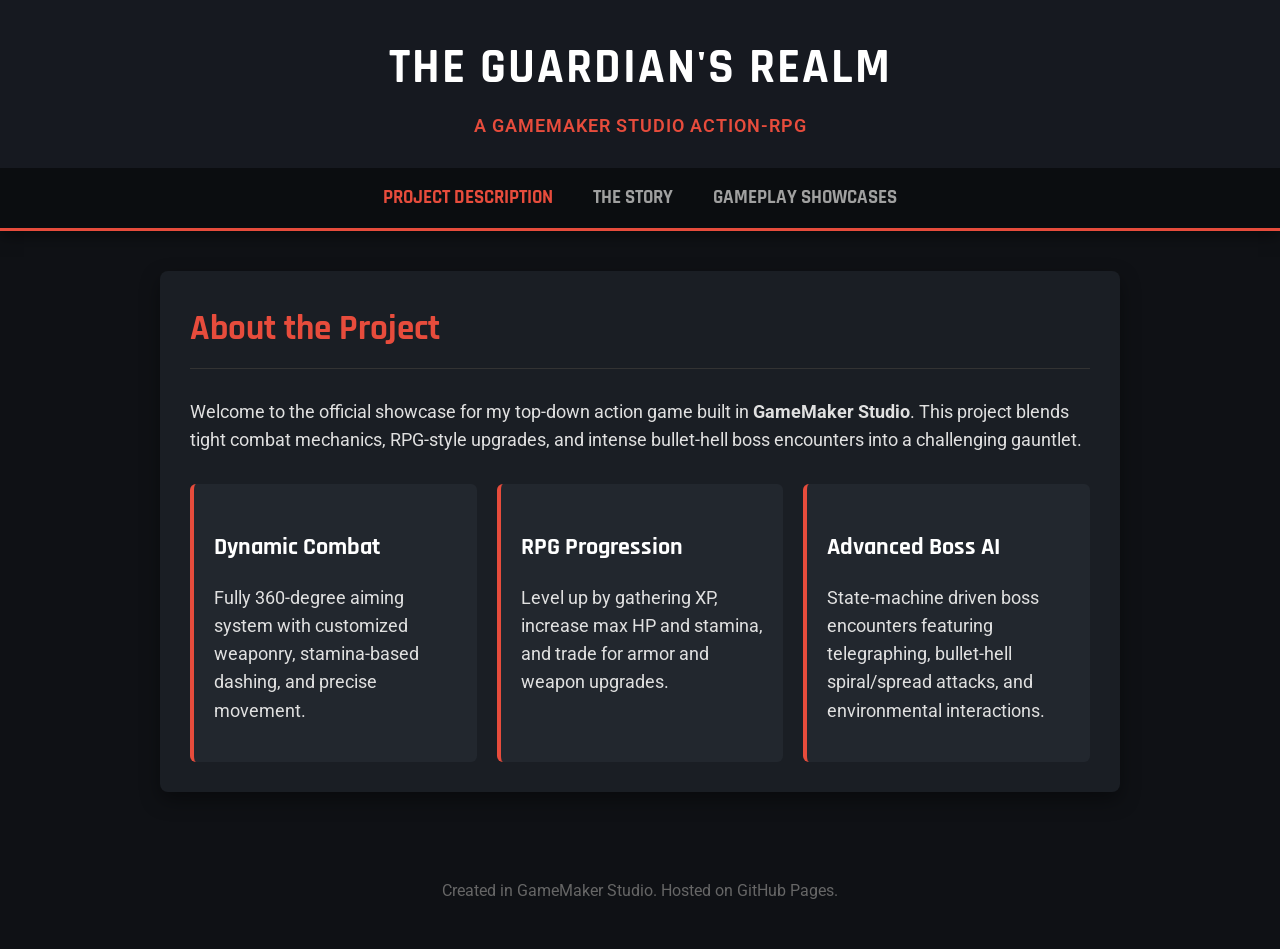
==== index.html @ 3abfe622 "Add files via upload" ====
<!DOCTYPE html>
<html lang="en">
<head>
    <meta charset="UTF-8">
    <meta name="viewport" content="width=device-width, initial-scale=1.0">
    <title>The Guardian's Realm | Project Showcase</title>
    <link rel="stylesheet" href="style.css">
</head>
<body>
    <header>
        <div class="header-content">
            <h1>THE GUARDIAN'S REALM</h1>
            <p class="subtitle">A GameMaker Studio Action-RPG</p>
        </div>
        <nav>
            <a href="index.html" class="active">Project Description</a>
            <a href="story.html">The Story</a>
            <a href="gameplay.html">Gameplay Showcases</a>
        </nav>
    </header>

    <div class="container">
        <h2>About the Project</h2>
        <p>Welcome to the official showcase for my top-down action game built in <strong>GameMaker Studio</strong>. This project blends tight combat mechanics, RPG-style upgrades, and intense bullet-hell boss encounters into a challenging gauntlet.</p>
        
        <div class="features-grid">
            <div class="feature-card">
                <h3>Dynamic Combat</h3>
                <p>Fully 360-degree aiming system with customized weaponry, stamina-based dashing, and precise movement.</p>
            </div>
            <div class="feature-card">
                <h3>RPG Progression</h3>
                <p>Level up by gathering XP, increase max HP and stamina, and trade for armor and weapon upgrades.</p>
            </div>
            <div class="feature-card">
                <h3>Advanced Boss AI</h3>
                <p>State-machine driven boss encounters featuring telegraphing, bullet-hell spiral/spread attacks, and environmental interactions.</p>
            </div>
        </div>
    </div>

    <footer>
        <p>Created in GameMaker Studio. Hosted on GitHub Pages.</p>
    </footer>
</body>
</html>
---- style.css ----
/* style.css */
@import url('https://fonts.googleapis.com/css2?family=Rajdhani:wght@400;600;700&family=Roboto:wght@300;400;700&display=swap');

body {
    font-family: 'Roboto', sans-serif;
    background-color: #0f1115;
    color: #e0e0e0;
    margin: 0;
    padding: 0;
    line-height: 1.6;
}

header {
    background-color: #161920;
    border-bottom: 3px solid #e74c3c;
    box-shadow: 0 4px 15px rgba(0,0,0,0.5);
    text-align: center;
    padding: 0;
}

.header-content {
    padding: 30px 20px 10px 20px;
}

h1 {
    font-family: 'Rajdhani', sans-serif;
    font-size: 3em;
    margin: 0;
    color: #ffffff;
    letter-spacing: 2px;
}

.subtitle {
    color: #e74c3c;
    font-weight: 600;
    text-transform: uppercase;
    letter-spacing: 1px;
    margin-top: 5px;
}

nav {
    background-color: #0b0d10;
    display: flex;
    justify-content: center;
    padding: 15px 0;
}

nav a {
    color: #a0a0a0;
    margin: 0 20px;
    text-decoration: none;
    font-family: 'Rajdhani', sans-serif;
    font-weight: 700;
    font-size: 1.2em;
    text-transform: uppercase;
    transition: color 0.3s ease;
}

nav a:hover, nav a.active {
    color: #e74c3c;
}

.container {
    max-width: 900px;
    margin: 40px auto;
    padding: 30px;
    background-color: #1a1e24;
    border-radius: 8px;
    box-shadow: 0 8px 20px rgba(0,0,0,0.4);
}

h2 {
    font-family: 'Rajdhani', sans-serif;
    color: #e74c3c;
    font-size: 2.2em;
    border-bottom: 1px solid #333;
    padding-bottom: 10px;
    margin-top: 0;
}

h3 {
    font-family: 'Rajdhani', sans-serif;
    color: #ffffff;
    font-size: 1.5em;
    margin-bottom: 10px;
}

p {
    font-size: 1.1em;
}

/* Grids & Cards */
.features-grid {
    display: grid;
    grid-template-columns: repeat(auto-fit, minmax(250px, 1fr));
    gap: 20px;
    margin-top: 30px;
}

.feature-card {
    background-color: #22272e;
    padding: 20px;
    border-radius: 6px;
    border-left: 4px solid #e74c3c;
}

/* Story Section */
.story-section {
    background-color: #22272e;
    padding: 20px;
    margin-bottom: 20px;
    border-radius: 6px;
}

/* Showcase Section */
.showcase-item {
    background-color: #22272e;
    padding: 20px;
    margin-bottom: 30px;
    border-radius: 8px;
    border: 1px solid #333;
}

.media-placeholder {
    margin-top: 15px;
    background-color: #0b0d10;
    border-radius: 8px;
    border: 1px solid #444;
    overflow: hidden;
}

video {
    display: block;
    border-radius: 8px;
}

footer {
    text-align: center;
    padding: 30px;
    color: #666;
    font-size: 0.9em;
}
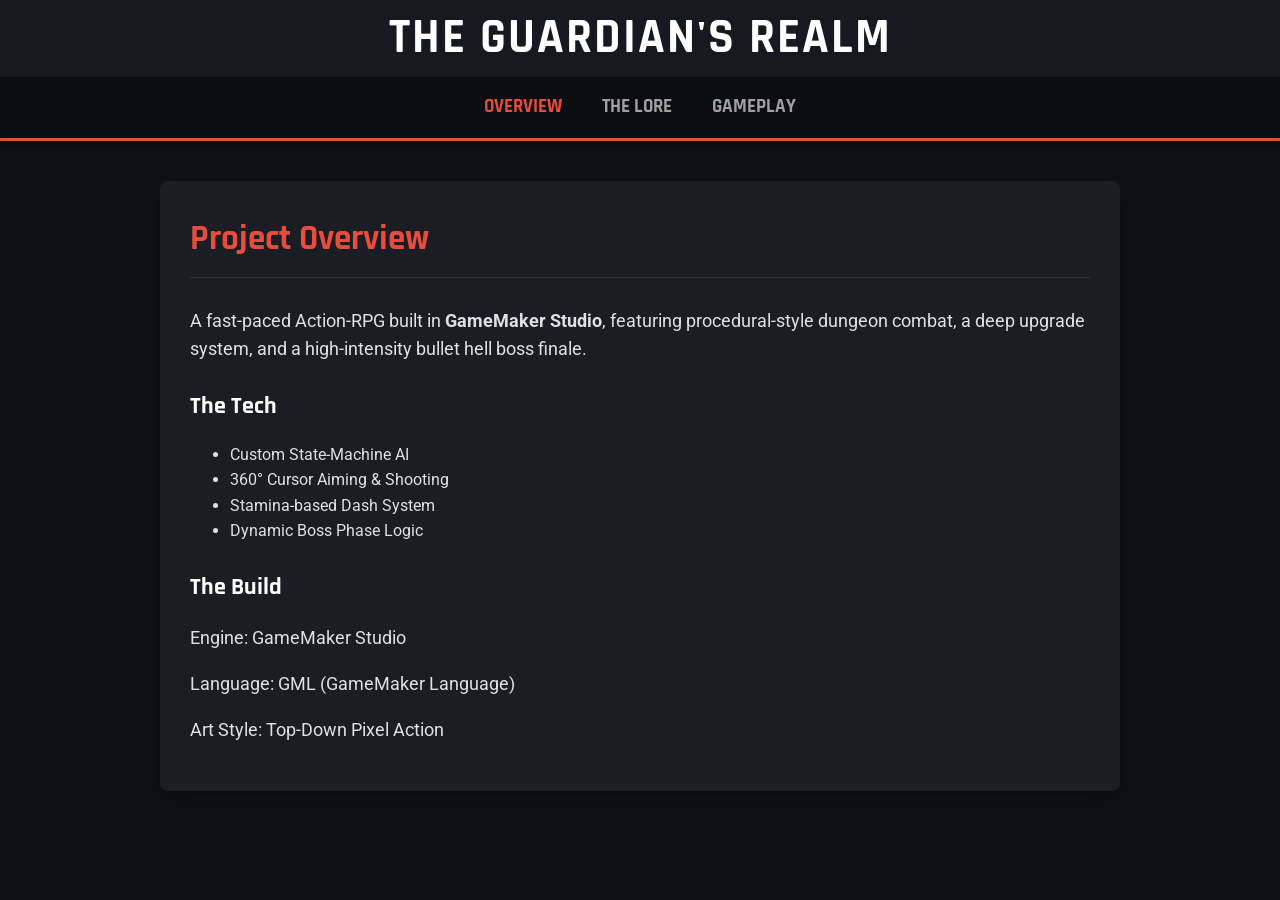
==== commit d12005fd: "Update index.html" ====
--- a/index.html
+++ b/index.html
@@ -2,45 +2,42 @@
 <html lang="en">
 <head>
     <meta charset="UTF-8">
-    <meta name="viewport" content="width=device-width, initial-scale=1.0">
-    <title>The Guardian's Realm | Project Showcase</title>
+    <title>The Guardian's Realm | Dev Showcase</title>
     <link rel="stylesheet" href="style.css">
 </head>
 <body>
     <header>
-        <div class="header-content">
-            <h1>THE GUARDIAN'S REALM</h1>
-            <p class="subtitle">A GameMaker Studio Action-RPG</p>
-        </div>
+        <h1>THE GUARDIAN'S REALM</h1>
         <nav>
-            <a href="index.html" class="active">Project Description</a>
-            <a href="story.html">The Story</a>
-            <a href="gameplay.html">Gameplay Showcases</a>
+            <a href="index.html" class="active">Overview</a>
+            <a href="story.html">The Lore</a>
+            <a href="gameplay.html">Gameplay</a>
         </nav>
     </header>
 
-    <div class="container">
-        <h2>About the Project</h2>
-        <p>Welcome to the official showcase for my top-down action game built in <strong>GameMaker Studio</strong>. This project blends tight combat mechanics, RPG-style upgrades, and intense bullet-hell boss encounters into a challenging gauntlet.</p>
-        
-        <div class="features-grid">
-            <div class="feature-card">
-                <h3>Dynamic Combat</h3>
-                <p>Fully 360-degree aiming system with customized weaponry, stamina-based dashing, and precise movement.</p>
+    <main class="container">
+        <section class="hero">
+            <h2>Project Overview</h2>
+            <p>A fast-paced Action-RPG built in <strong>GameMaker Studio</strong>, featuring procedural-style dungeon combat, a deep upgrade system, and a high-intensity bullet hell boss finale.</p>
+        </section>
+
+        <div class="grid">
+            <div class="card">
+                <h3>The Tech</h3>
+                <ul>
+                    <li>Custom State-Machine AI</li>
+                    <li>360° Cursor Aiming & Shooting</li>
+                    <li>Stamina-based Dash System</li>
+                    <li>Dynamic Boss Phase Logic</li>
+                </ul>
             </div>
-            <div class="feature-card">
-                <h3>RPG Progression</h3>
-                <p>Level up by gathering XP, increase max HP and stamina, and trade for armor and weapon upgrades.</p>
-            </div>
-            <div class="feature-card">
-                <h3>Advanced Boss AI</h3>
-                <p>State-machine driven boss encounters featuring telegraphing, bullet-hell spiral/spread attacks, and environmental interactions.</p>
+            <div class="card">
+                <h3>The Build</h3>
+                <p>Engine: GameMaker Studio</p>
+                <p>Language: GML (GameMaker Language)</p>
+                <p>Art Style: Top-Down Pixel Action</p>
             </div>
         </div>
-    </div>
-
-    <footer>
-        <p>Created in GameMaker Studio. Hosted on GitHub Pages.</p>
-    </footer>
+    </main>
 </body>
 </html>
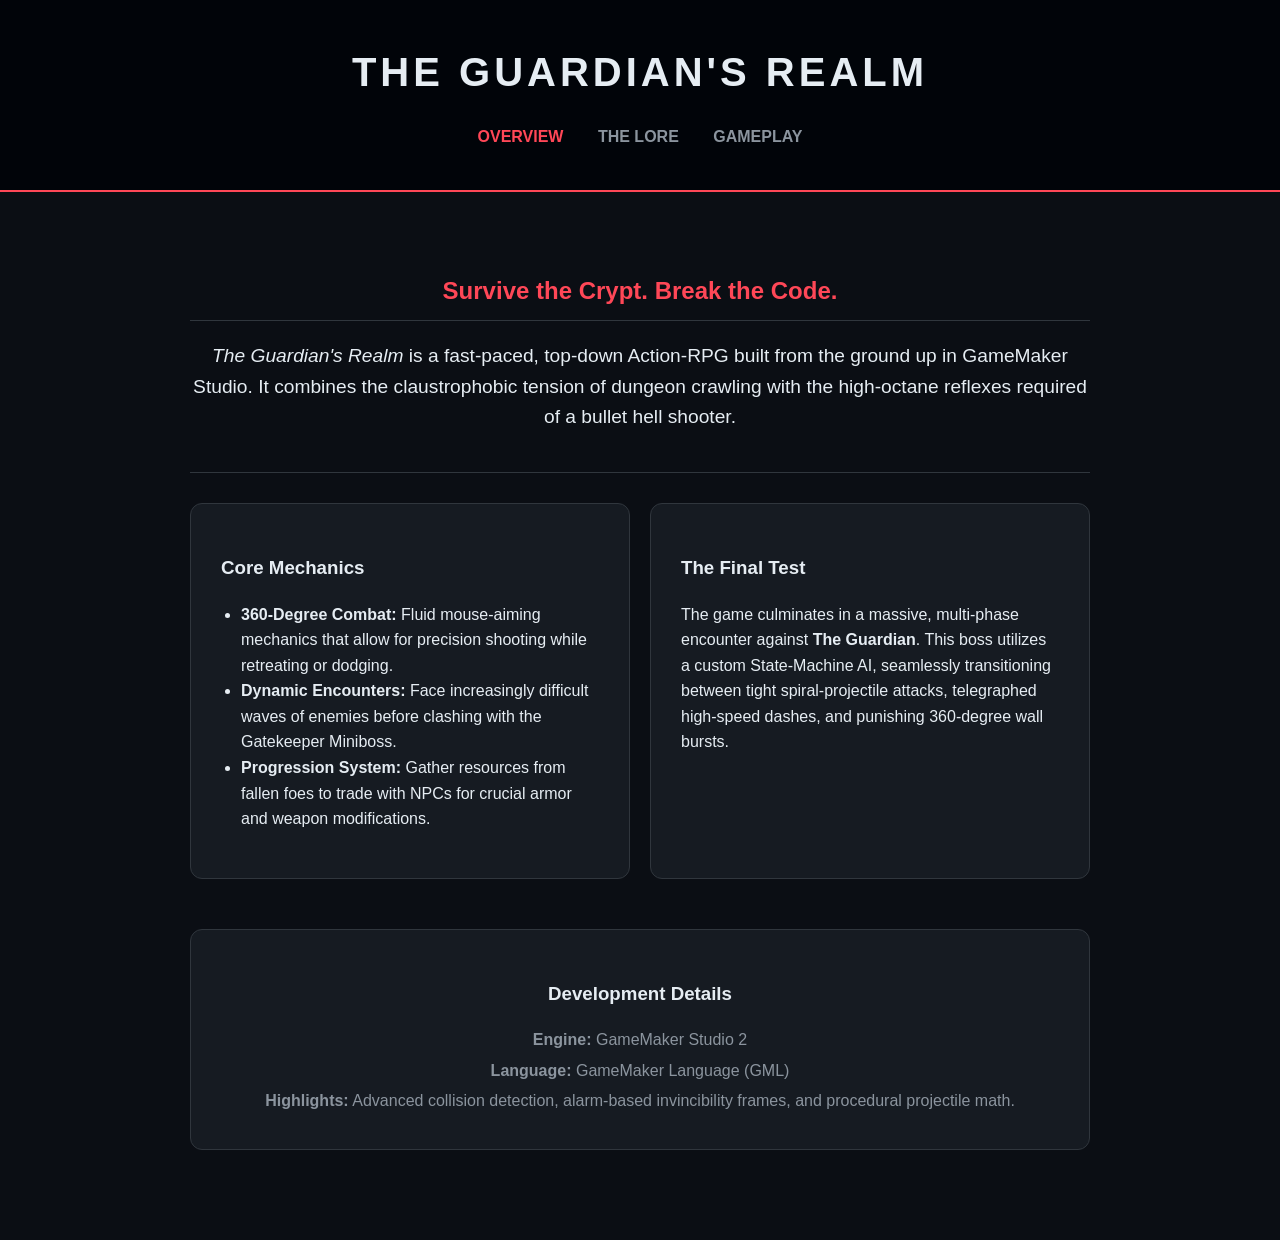
==== commit edd17b66: "Update index.html" ====
--- a/index.html
+++ b/index.html
@@ -16,27 +16,32 @@
     </header>
 
     <main class="container">
-        <section class="hero">
-            <h2>Project Overview</h2>
-            <p>A fast-paced Action-RPG built in <strong>GameMaker Studio</strong>, featuring procedural-style dungeon combat, a deep upgrade system, and a high-intensity bullet hell boss finale.</p>
+        <section class="hero" style="text-align: center; padding-bottom: 20px; border-bottom: 1px solid #30363d; margin-bottom: 30px;">
+            <h2>Survive the Crypt. Break the Code.</h2>
+            <p style="font-size: 1.2rem; color: #e6edf3;"><em>The Guardian's Realm</em> is a fast-paced, top-down Action-RPG built from the ground up in GameMaker Studio. It combines the claustrophobic tension of dungeon crawling with the high-octane reflexes required of a bullet hell shooter.</p>
         </section>
 
         <div class="grid">
             <div class="card">
-                <h3>The Tech</h3>
-                <ul>
-                    <li>Custom State-Machine AI</li>
-                    <li>360° Cursor Aiming & Shooting</li>
-                    <li>Stamina-based Dash System</li>
-                    <li>Dynamic Boss Phase Logic</li>
+                <h3>Core Mechanics</h3>
+                <ul style="padding-left: 20px;">
+                    <li><strong>360-Degree Combat:</strong> Fluid mouse-aiming mechanics that allow for precision shooting while retreating or dodging.</li>
+                    <li><strong>Dynamic Encounters:</strong> Face increasingly difficult waves of enemies before clashing with the Gatekeeper Miniboss.</li>
+                    <li><strong>Progression System:</strong> Gather resources from fallen foes to trade with NPCs for crucial armor and weapon modifications.</li>
                 </ul>
             </div>
+            
             <div class="card">
-                <h3>The Build</h3>
-                <p>Engine: GameMaker Studio</p>
-                <p>Language: GML (GameMaker Language)</p>
-                <p>Art Style: Top-Down Pixel Action</p>
+                <h3>The Final Test</h3>
+                <p>The game culminates in a massive, multi-phase encounter against <strong>The Guardian</strong>. This boss utilizes a custom State-Machine AI, seamlessly transitioning between tight spiral-projectile attacks, telegraphed high-speed dashes, and punishing 360-degree wall bursts.</p>
             </div>
+        </div>
+
+        <div class="card" style="margin-top: 20px; text-align: center;">
+            <h3>Development Details</h3>
+            <p style="margin: 5px 0; color: #8b949e;"><strong>Engine:</strong> GameMaker Studio 2</p>
+            <p style="margin: 5px 0; color: #8b949e;"><strong>Language:</strong> GameMaker Language (GML)</p>
+            <p style="margin: 5px 0; color: #8b949e;"><strong>Highlights:</strong> Advanced collision detection, alarm-based invincibility frames, and procedural projectile math.</p>
         </div>
     </main>
 </body>
--- a/style.css
+++ b/style.css
@@ -1,142 +1,68 @@
-/* style.css */
-@import url('https://fonts.googleapis.com/css2?family=Rajdhani:wght@400;600;700&family=Roboto:wght@300;400;700&display=swap');
+/* Deep Space Theme */
+:root {
+    --bg: #0b0e14;
+    --card-bg: #161b22;
+    --accent: #ff4757;
+    --text: #e6edf3;
+    --text-dim: #8b949e;
+}
 
 body {
-    font-family: 'Roboto', sans-serif;
-    background-color: #0f1115;
-    color: #e0e0e0;
+    background-color: var(--bg);
+    color: var(--text);
+    font-family: 'Segoe UI', Tahoma, Geneva, Verdana, sans-serif;
     margin: 0;
-    padding: 0;
     line-height: 1.6;
 }
 
 header {
-    background-color: #161920;
-    border-bottom: 3px solid #e74c3c;
-    box-shadow: 0 4px 15px rgba(0,0,0,0.5);
+    background-color: #010409;
+    padding: 40px 20px;
     text-align: center;
-    padding: 0;
+    border-bottom: 2px solid var(--accent);
 }
 
-.header-content {
-    padding: 30px 20px 10px 20px;
+h1 { margin: 0; letter-spacing: 4px; font-size: 2.5rem; }
+
+nav { margin-top: 20px; }
+nav a {
+    color: var(--text-dim);
+    text-decoration: none;
+    margin: 0 15px;
+    font-weight: bold;
+    text-transform: uppercase;
+    transition: color 0.3s;
 }
 
-h1 {
-    font-family: 'Rajdhani', sans-serif;
-    font-size: 3em;
-    margin: 0;
-    color: #ffffff;
-    letter-spacing: 2px;
+nav a:hover, nav a.active { color: var(--accent); }
+
+.container { max-width: 900px; margin: 40px auto; padding: 20px; }
+
+.card, .story-box, .video-section {
+    background: var(--card-bg);
+    padding: 30px;
+    border-radius: 12px;
+    border: 1px solid #30363d;
+    margin-bottom: 30px;
 }
 
-.subtitle {
-    color: #e74c3c;
-    font-weight: 600;
-    text-transform: uppercase;
-    letter-spacing: 1px;
-    margin-top: 5px;
+h2 { color: var(--accent); border-bottom: 1px solid #30363d; padding-bottom: 10px; }
+
+.grid { display: grid; grid-template-columns: 1fr 1fr; gap: 20px; }
+
+.video-container {
+    width: 100%;
+    background: #000;
+    border-radius: 8px;
+    overflow: hidden;
+    border: 2px solid var(--accent);
+    box-shadow: 0 0 20px rgba(255, 71, 87, 0.2);
 }
 
-nav {
-    background-color: #0b0d10;
-    display: flex;
-    justify-content: center;
-    padding: 15px 0;
-}
+video { width: 100%; display: block; }
 
-nav a {
-    color: #a0a0a0;
-    margin: 0 20px;
-    text-decoration: none;
-    font-family: 'Rajdhani', sans-serif;
-    font-weight: 700;
-    font-size: 1.2em;
-    text-transform: uppercase;
-    transition: color 0.3s ease;
-}
+.caption { margin-top: 15px; font-style: italic; color: var(--text-dim); }
 
-nav a:hover, nav a.active {
-    color: #e74c3c;
-}
+hr { border: 0; border-top: 1px solid #30363d; margin: 20px 0; }
 
-.container {
-    max-width: 900px;
-    margin: 40px auto;
-    padding: 30px;
-    background-color: #1a1e24;
-    border-radius: 8px;
-    box-shadow: 0 8px 20px rgba(0,0,0,0.4);
-}
-
-h2 {
-    font-family: 'Rajdhani', sans-serif;
-    color: #e74c3c;
-    font-size: 2.2em;
-    border-bottom: 1px solid #333;
-    padding-bottom: 10px;
-    margin-top: 0;
-}
-
-h3 {
-    font-family: 'Rajdhani', sans-serif;
-    color: #ffffff;
-    font-size: 1.5em;
-    margin-bottom: 10px;
-}
-
-p {
-    font-size: 1.1em;
-}
-
-/* Grids & Cards */
-.features-grid {
-    display: grid;
-    grid-template-columns: repeat(auto-fit, minmax(250px, 1fr));
-    gap: 20px;
-    margin-top: 30px;
-}
-
-.feature-card {
-    background-color: #22272e;
-    padding: 20px;
-    border-radius: 6px;
-    border-left: 4px solid #e74c3c;
-}
-
-/* Story Section */
-.story-section {
-    background-color: #22272e;
-    padding: 20px;
-    margin-bottom: 20px;
-    border-radius: 6px;
-}
-
-/* Showcase Section */
-.showcase-item {
-    background-color: #22272e;
-    padding: 20px;
-    margin-bottom: 30px;
-    border-radius: 8px;
-    border: 1px solid #333;
-}
-
-.media-placeholder {
-    margin-top: 15px;
-    background-color: #0b0d10;
-    border-radius: 8px;
-    border: 1px solid #444;
-    overflow: hidden;
-}
-
-video {
-    display: block;
-    border-radius: 8px;
-}
-
-footer {
-    text-align: center;
-    padding: 30px;
-    color: #666;
-    font-size: 0.9em;
-}
+@media (max-width: 600px) { .grid { grid-template-columns: 1fr; } }
